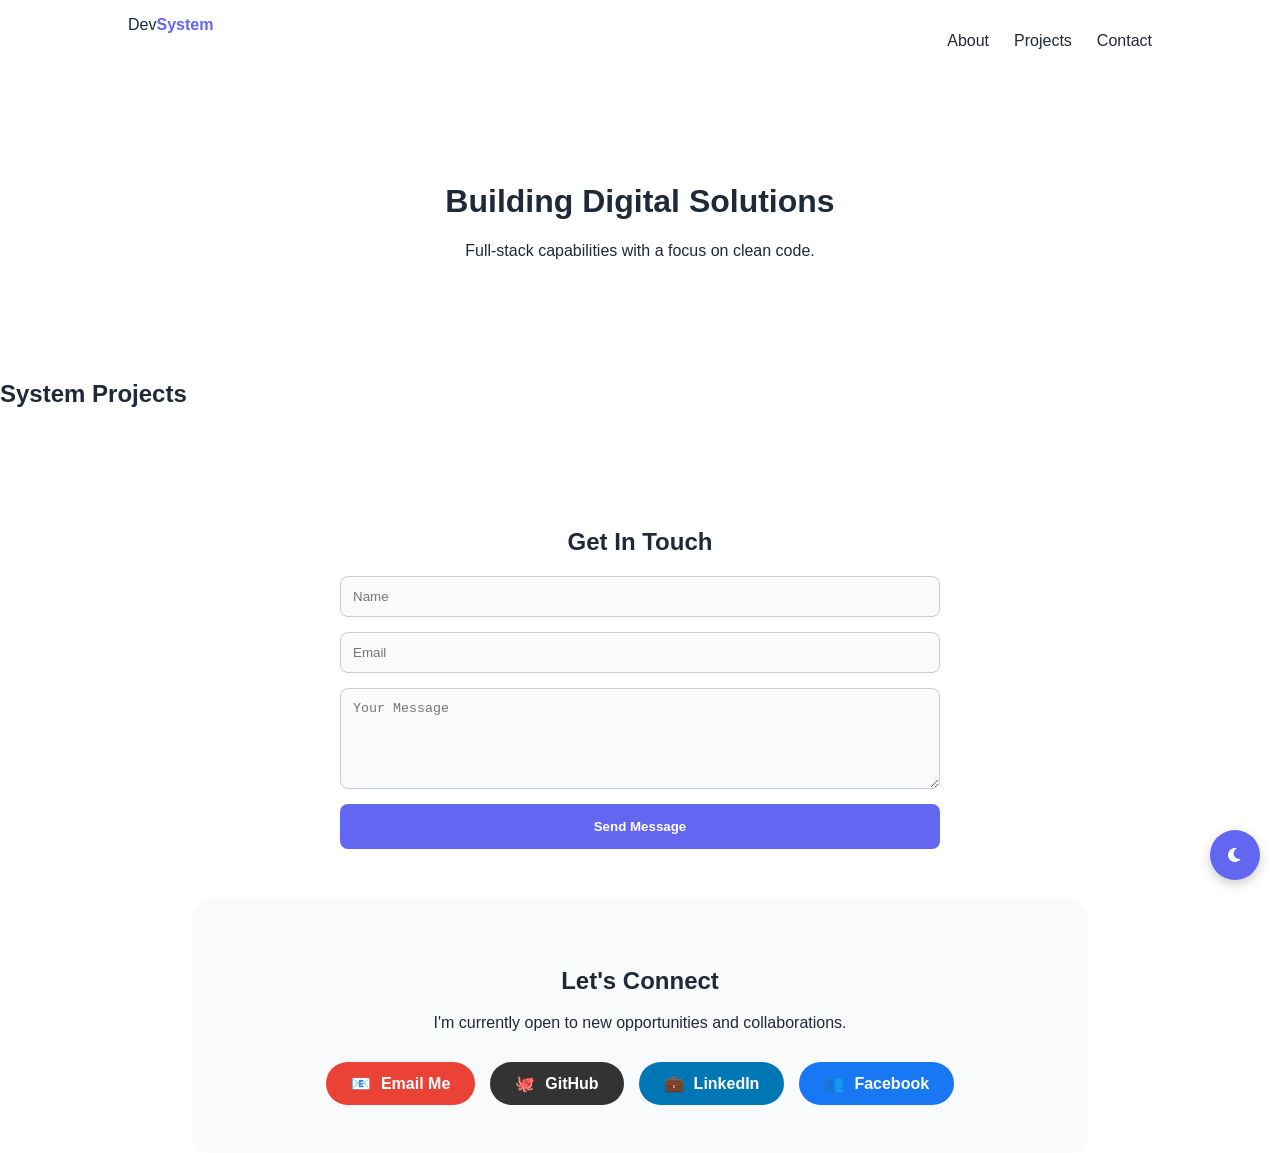
==== index.html @ 034852c2 "push" ====
<!DOCTYPE html>
<html lang="en">
<head>
    <meta charset="UTF-8">
    <meta name="viewport" content="width=device-width, initial-scale=1.0">
    <title>DevPortfolio | System</title>
    <link rel="stylesheet" href="style.css">
    <link rel="stylesheet" href="https://cdnjs.cloudflare.com/ajax/libs/font-awesome/6.0.0/css/all.min.css">
</head>
<body>
    <div id="themeToggle" class="floating-toggle">
        <i class="fas fa-moon"></i>
    </div>

    <nav>
        <div class="logo">Dev<span>System</span></div>
        <ul>
            <li><a href="#about">About</a></li>
            <li><a href="#projects">Projects</a></li>
            <li><a href="#contact" class="nav-contact">Contact</a></li>
        </ul>
    </nav>

    <header class="hero">
        <h1>Building <span class="highlight">Digital Solutions</span></h1>
        <p>Full-stack capabilities with a focus on clean code.</p>
        <div class="skills-chips" id="skillsContainer">
            </div>
    </header>

    <section id="projects">
        <h2>System Projects</h2>
        <div class="project-grid" id="projectGrid"></div>
    </section>

    <section id="contact">
        <div class="contact-container">
            <h2>Get In Touch</h2>
            <form id="contactForm">
                <input type="text" placeholder="Name" required>
                <input type="email" placeholder="Email" required>
                <textarea placeholder="Your Message" rows="5"></textarea>
                <button type="submit" class="btn">Send Message</button>
            </form>
        </div>
    </section>

    <section id="contact" class="container">
    <div class="contact-card">
        <h2>Let's Connect</h2>
        <p>I'm currently open to new opportunities and collaborations.</p>
        
        <div class="social-links">
            <a href="mailto:bugasiam@gmail.com" class="social-btn email">
                <span>📧</span> Email Me
            </a>

            <a href="https://github.com/yourusername" target="_blank" class="social-btn github">
                <span>🐙</span> GitHub
            </a>

            <a href="https://linkedin.com/in/yourusername" target="_blank" class="social-btn linkedin">
                <span>💼</span> LinkedIn
            </a>

            <a href="https://facebook.com/yourusername" target="_blank" class="social-btn facebook">
                <span>👥</span> Facebook
            </a>
        </div>
    </div>
</section>
    <script src="script.js"></script>
</body>
</html>
---- style.css ----
:root {
    --primary: #6366f1;
    --bg: #ffffff;
    --text: #1f2937;
    --card-bg: #f9fafb;
    --nav-bg: rgba(255, 255, 255, 0.8);
}

[data-theme='dark'] {
    --bg: #0f172a;
    --text: #f1f5f9;
    --card-bg: #1e293b;
    --nav-bg: rgba(15, 23, 42, 0.8);
}

body { font-family: 'Inter', sans-serif; background: var(--bg); color: var(--text); margin: 0; scroll-behavior: smooth; transition: 0.3s; }

/* Floating Toggle */
.floating-toggle {
    position: fixed; bottom: 20px; right: 20px;
    background: var(--primary); color: white;
    width: 50px; height: 50px; border-radius: 50%;
    display: flex; justify-content: center; align-items: center;
    cursor: pointer; z-index: 1000; box-shadow: 0 4px 12px rgba(0,0,0,0.2);
}

nav { position: sticky; top: 0; display: flex; justify-content: space-between; padding: 1rem 10%; background: var(--nav-bg); backdrop-filter: blur(10px); z-index: 100; }
.logo span { color: var(--primary); font-weight: bold; }
nav ul { list-style: none; display: flex; gap: 25px; align-items: center; }
nav a { text-decoration: none; color: var(--text); transition: 0.2s; }
nav a:hover { color: var(--primary); }

.hero { padding: 80px 10%; text-align: center; }
.skills-chips { display: flex; justify-content: center; gap: 10px; margin-top: 20px; flex-wrap: wrap; }
.chip { background: var(--card-bg); padding: 5px 15px; border-radius: 20px; border: 1px solid var(--primary); font-size: 0.9rem; }

.project-grid { display: grid; grid-template-columns: repeat(auto-fit, minmax(280px, 1fr)); gap: 25px; padding: 0 10% 50px; }
.card { background: var(--card-bg); padding: 25px; border-radius: 12px; transition: transform 0.3s; }
.card:hover { transform: translateY(-5px); }

.contact-container { max-width: 600px; margin: 50px auto; padding: 0 20px; text-align: center; }
#contactForm { display: flex; flex-direction: column; gap: 15px; }
input, textarea { padding: 12px; border-radius: 8px; border: 1px solid #ccc; background: var(--card-bg); color: var(--text); }
.btn { background: var(--primary); color: white; border: none; padding: 15px; border-radius: 8px; cursor: pointer; font-weight: bold; }

.social-links {
    display: flex;
    flex-wrap: wrap;
    gap: 15px;
    justify-content: center;
    margin-top: 30px;
}

.social-btn {
    text-decoration: none;
    padding: 12px 25px;
    border-radius: 50px;
    font-weight: bold;
    color: white;
    transition: transform 0.3s, box-shadow 0.3s;
    display: flex;
    align-items: center;
    gap: 10px;
}

.social-btn:hover {
    transform: translateY(-5px);
    box-shadow: 0 5px 15px rgba(0,0,0,0.2);
}

/* Specific Brand Colors */
.email { background-color: #ea4335; }      /* Google Red */
.github { background-color: #333; }         /* Dark Gray */
.linkedin { background-color: #0077b5; }   /* LinkedIn Blue */
.facebook { background-color: #1877f2; }   /* Facebook Blue */

.contact-card {
    text-align: center;
    max-width: 800px;
    margin: 0 auto;
    padding: 3rem;
    background: var(--card-bg);
    border-radius: 20px;
}
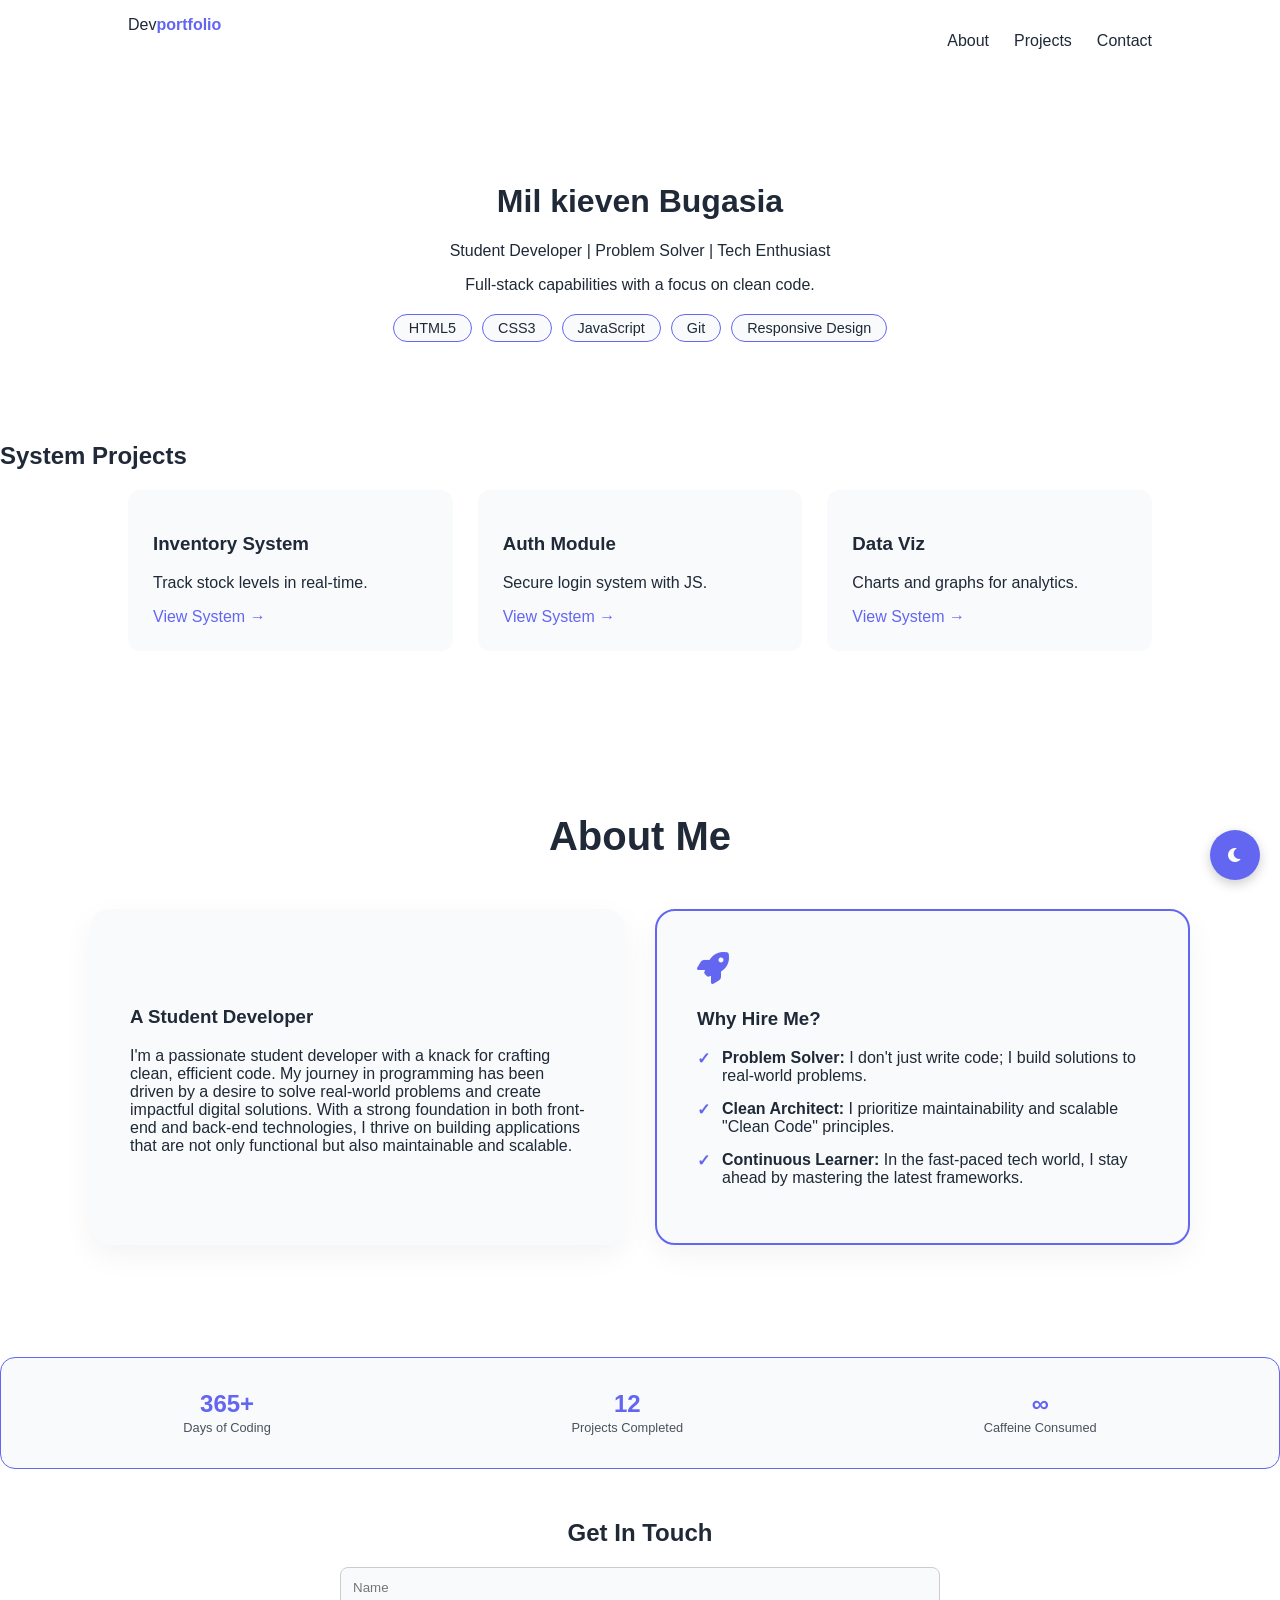
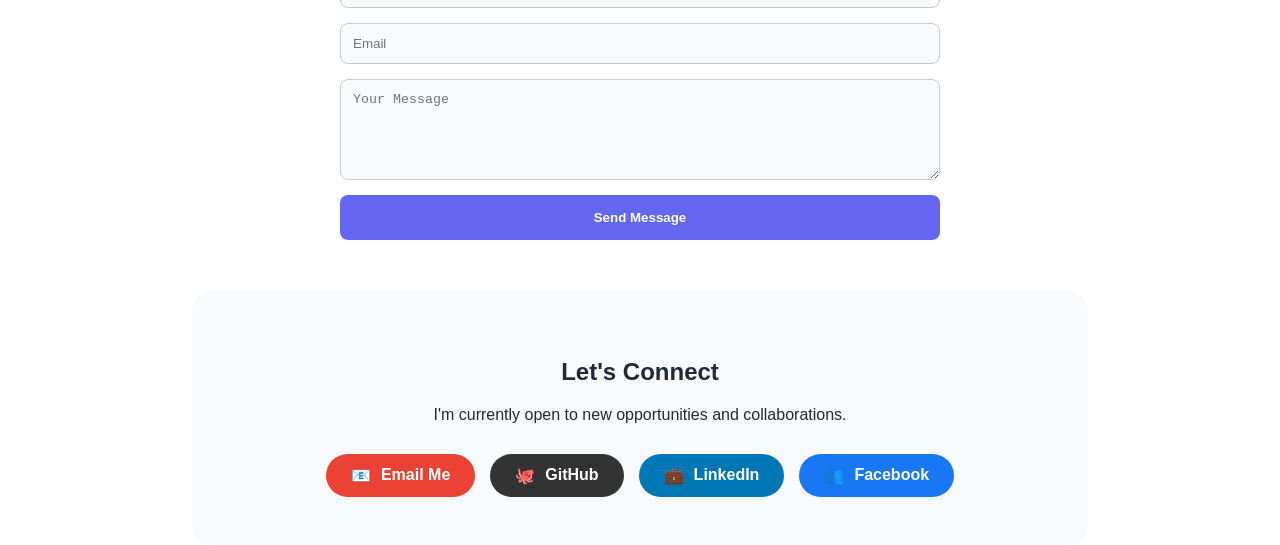
==== commit 712b80df: "push" ====
--- a/index.html
+++ b/index.html
@@ -3,7 +3,7 @@
 <head>
     <meta charset="UTF-8">
     <meta name="viewport" content="width=device-width, initial-scale=1.0">
-    <title>DevPortfolio | System</title>
+    <title>Portfolio | Home Page</title>
     <link rel="stylesheet" href="style.css">
     <link rel="stylesheet" href="https://cdnjs.cloudflare.com/ajax/libs/font-awesome/6.0.0/css/all.min.css">
 </head>
@@ -13,16 +13,17 @@
     </div>
 
     <nav>
-        <div class="logo">Dev<span>System</span></div>
+        <div class="logo">Dev<span>portfolio</span></div>
         <ul>
-            <li><a href="#about">About</a></li>
+            <li><a href="about.html">About</a></li>
             <li><a href="#projects">Projects</a></li>
             <li><a href="#contact" class="nav-contact">Contact</a></li>
         </ul>
     </nav>
 
     <header class="hero">
-        <h1>Building <span class="highlight">Digital Solutions</span></h1>
+        <h1>Mil kieven Bugasia</h1>
+        <p>Student Developer | Problem Solver | Tech Enthusiast</p>
         <p>Full-stack capabilities with a focus on clean code.</p>
         <div class="skills-chips" id="skillsContainer">
             </div>
@@ -32,7 +33,48 @@
         <h2>System Projects</h2>
         <div class="project-grid" id="projectGrid"></div>
     </section>
+    <section id="about">
+       <section id="about" class="about-section">
+    <div class="container">
+        <h2 class="section-title">About Me</h2>
+        
+        <div class="about-grid">
+            <div class="about-card">
+                <div class="icon-box"><i class="fas fa-user-code"></i></div>
+                <h3>A Student Developer</h3>
+                <p>
+I'm a passionate student developer with a knack for crafting clean, efficient code. My journey in programming has been driven by a desire to solve real-world problems and create impactful digital solutions. With a strong foundation in both front-end and back-end technologies, I thrive on building applications that are not only functional but also maintainable and scalable.
 
+                </p>
+            </div>
+
+            <div class="about-card highlight-card">
+                <div class="icon-box"><i class="fas fa-rocket"></i></div>
+                <h3>Why Hire Me?</h3>
+                <ul class="benefit-list">
+                    <li><strong>Problem Solver:</strong> I don't just write code; I build solutions to real-world problems.</li>
+                    <li><strong>Clean Architect:</strong> I prioritize maintainability and scalable "Clean Code" principles.</li>
+                    <li><strong>Continuous Learner:</strong> In the fast-paced tech world, I stay ahead by mastering the latest frameworks.</li>
+                </ul>
+            </div>
+        </div>
+    </div>
+</section>
+
+<div class="stats-bar">
+    <div class="stat-item">
+        <span class="stat-number" id="daysCoding">365+</span>
+        <span class="stat-label">Days of Coding</span>
+    </div>
+    <div class="stat-item">
+        <span class="stat-number">12</span>
+        <span class="stat-label">Projects Completed</span>
+    </div>
+    <div class="stat-item">
+        <span class="stat-number">∞</span>
+        <span class="stat-label">Caffeine Consumed</span>
+    </div>
+</div>
     <section id="contact">
         <div class="contact-container">
             <h2>Get In Touch</h2>
@@ -44,7 +86,7 @@
             </form>
         </div>
     </section>
-
+   
     <section id="contact" class="container">
     <div class="contact-card">
         <h2>Let's Connect</h2>
@@ -55,7 +97,7 @@
                 <span>📧</span> Email Me
             </a>
 
-            <a href="https://github.com/yourusername" target="_blank" class="social-btn github">
+            <a href="https://github.com/milky156" target="_blank" class="social-btn github">
                 <span>🐙</span> GitHub
             </a>
 
@@ -63,7 +105,7 @@
                 <span>💼</span> LinkedIn
             </a>
 
-            <a href="https://facebook.com/yourusername" target="_blank" class="social-btn facebook">
+            <a href="https://facebook.com/kievenmil.bugasia" target="_blank" class="social-btn facebook">
                 <span>👥</span> Facebook
             </a>
         </div>
--- a/style.css
+++ b/style.css
@@ -81,4 +81,202 @@
     padding: 3rem;
     background: var(--card-bg);
     border-radius: 20px;
+}
+
+.about-section {
+    padding: 80px 5%;
+    background-color: var(--bg); 
+}
+
+.section-title {
+    text-align: center;
+    margin-bottom: 50px;
+    font-size: 2.5rem;
+    position: relative;
+}
+
+.about-grid {
+    display: grid;
+    grid-template-columns: repeat(auto-fit, minmax(300px, 1fr));
+    gap: 30px;
+    max-width: 1100px;
+    margin: 0 auto;
+}
+
+.about-card {
+    background: var(--card-bg);
+    padding: 40px;
+    border-radius: 20px;
+    box-shadow: 0 10px 30px rgba(0,0,0,0.05);
+    transition: transform 0.3s ease;
+}
+
+.about-card:hover {
+    transform: translateY(-10px);
+}
+
+.highlight-card {
+    border: 2px solid var(--primary);
+}
+
+.icon-box {
+    font-size: 2rem;
+    color: var(--primary);
+    margin-bottom: 20px;
+}
+
+.benefit-list {
+    list-style: none;
+    padding: 0;
+}
+
+.benefit-list li {
+    margin-bottom: 15px;
+    padding-left: 25px;
+    position: relative;
+}
+
+.benefit-list li::before {
+    content: "✓";
+    position: absolute;
+    left: 0;
+    color: var(--primary);
+    font-weight: bold;
+}
+
+.stats-bar {
+    display: flex;
+    justify-content: space-around;
+    padding: 2rem;
+    background: var(--card-bg);
+    border-radius: 15px;
+    margin-top: 2rem;
+    border: 1px solid var(--primary);
+}
+.stat-item { text-align: center; }
+.stat-number { font-size: 1.5rem; font-weight: bold; color: var(--primary); display: block; }
+.stat-label { font-size: 0.8rem; opacity: 0.8; }
+
+
+.personal-hero {
+    text-align: center;
+    padding: 80px 20px;
+    background: linear-gradient(135deg, #6366f1 0%, #a855f7 100%);
+    color: white;
+}
+
+.personal-grid {
+    max-width: 800px;
+    margin: 40px auto;
+    padding: 0 20px;
+    line-height: 1.6;
+}
+
+.hobbies-wrapper {
+    padding: 60px 5%;
+    text-align: center;
+}
+
+.hobby-cards {
+    display: grid;
+    grid-template-columns: repeat(auto-fit, minmax(200px, 1fr));
+    gap: 20px;
+    margin-top: 30px;
+}
+
+.hobby-item {
+    background: var(--card-bg);
+    padding: 30px;
+    border-radius: 15px;
+    transition: 0.3s;
+    border-bottom: 4px solid var(--primary);
+}
+
+.hobby-item span {
+    font-size: 3rem;
+}
+
+.hobby-item:hover {
+    transform: scale(1.05);
+}
+
+.bio-card {
+    background: var(--card-bg);
+    padding: 40px;
+    border-radius: 20px;
+    box-shadow: 0 4px 15px rgba(109, 74, 74, 0.05);
+    border-left: 5px solid var(--primary); 
+}
+
+.bio-text p {
+    font-size: 1.1rem;
+    line-height: 1.8;
+    margin-bottom: 20px;
+}
+
+.location-badge {
+    display: inline-block;
+    padding: 8px 15px;
+    background: rgba(37, 99, 235, 0.1); 
+    color: var(--primary);
+    border-radius: 50px;
+    font-weight: 600;
+    font-size: 0.9rem;
+    margin-top: 10px;
+}
+
+.location-badge i {
+    margin-right: 8px;
+}
+
+/* 1. Fix: Ensure modal starts HIDDEN and covers everything */
+.modal-overlay {
+    display: none; 
+    position: fixed;
+    top: 0;
+    left: 0;
+    width: 100%;
+    height: 100%;
+    background: rgba(0, 0, 0, 0.9); /* Darker background */
+    z-index: 9999; /* Higher than everything else */
+    justify-content: center;
+    align-items: center;
+    padding: 20px;
+}
+
+/* 2. Fix: Ensure content stays inside the white box */
+.modal-content {
+    background: var(--card-bg);
+    color: var(--text);
+    padding: 30px;
+    border-radius: 15px;
+    width: 100%;
+    max-width: 600px; /* Limits width so it doesn't look stretched */
+    position: relative;
+    max-height: 90vh;
+    overflow-y: auto; /* Scroll inside if content is long */
+}
+
+/* 3. Fix: Images fitting */
+.swipe-container {
+    display: flex;
+    overflow-x: auto;
+    gap: 10px;
+    margin-top: 15px;
+    padding-bottom: 10px;
+}
+
+.swipe-img {
+    width: 100%; /* Force image to fit container width */
+    max-width: 100%; 
+    height: 200px;
+    object-fit: cover; /* Crops nicely instead of stretching */
+    border-radius: 8px;
+    flex: 0 0 100%; /* Shows one image at a time */
+}
+
+/* 4. Fix: Ensure categories are hidden by default */
+.game-category {
+    display: none;
+    margin-top: 20px;
 }
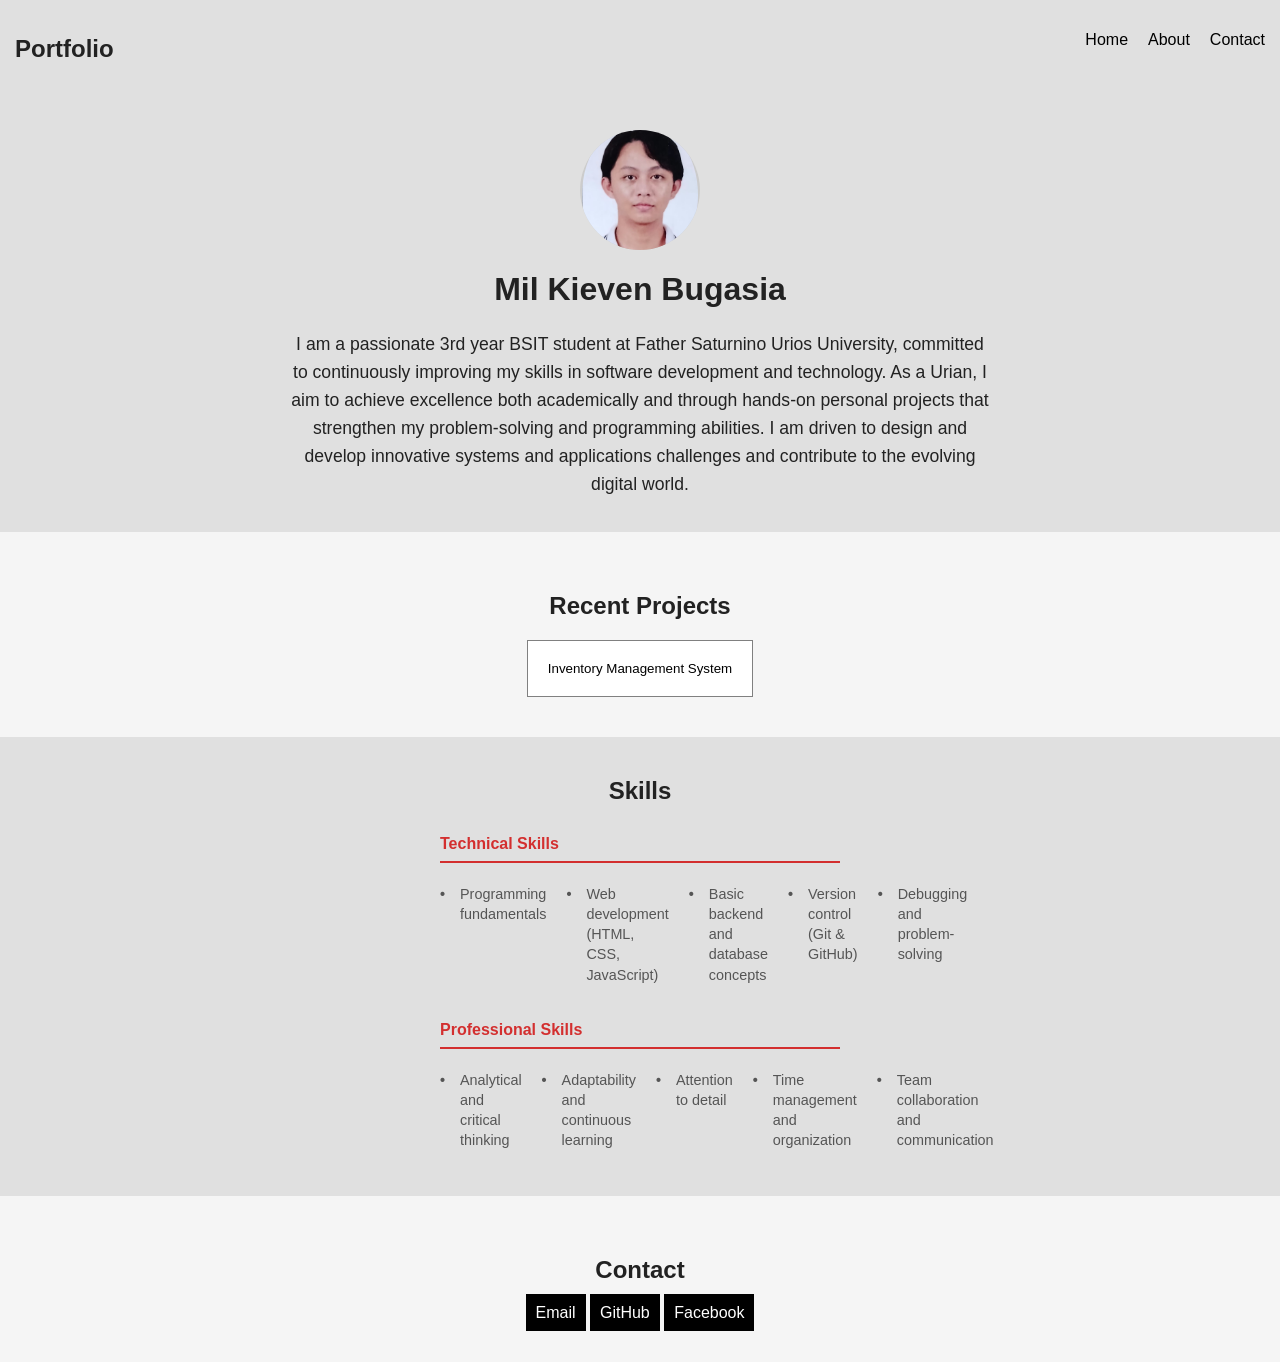
==== commit 1c309aad: "final output" ====
--- a/index.html
+++ b/index.html
@@ -1,116 +1,187 @@
 <!DOCTYPE html>
 <html lang="en">
 <head>
-    <meta charset="UTF-8">
-    <meta name="viewport" content="width=device-width, initial-scale=1.0">
-    <title>Portfolio | Home Page</title>
-    <link rel="stylesheet" href="style.css">
-    <link rel="stylesheet" href="https://cdnjs.cloudflare.com/ajax/libs/font-awesome/6.0.0/css/all.min.css">
+
+<meta charset="UTF-8">
+<meta name="viewport" content="width=device-width, initial-scale=1.0">
+
+<title>Portfolio | Mil Kieven Bugasia</title>
+
+<link rel="stylesheet" href="style.css">
+
 </head>
+
 <body>
-    <div id="themeToggle" class="floating-toggle">
-        <i class="fas fa-moon"></i>
-    </div>
 
-    <nav>
-        <div class="logo">Dev<span>portfolio</span></div>
-        <ul>
-            <li><a href="about.html">About</a></li>
-            <li><a href="#projects">Projects</a></li>
-            <li><a href="#contact" class="nav-contact">Contact</a></li>
-        </ul>
-    </nav>
 
-    <header class="hero">
-        <h1>Mil kieven Bugasia</h1>
-        <p>Student Developer | Problem Solver | Tech Enthusiast</p>
-        <p>Full-stack capabilities with a focus on clean code.</p>
-        <div class="skills-chips" id="skillsContainer">
-            </div>
-    </header>
+<nav>
 
-    <section id="projects">
-        <h2>System Projects</h2>
-        <div class="project-grid" id="projectGrid"></div>
-    </section>
-    <section id="about">
-       <section id="about" class="about-section">
-    <div class="container">
-        <h2 class="section-title">About Me</h2>
-        
-        <div class="about-grid">
-            <div class="about-card">
-                <div class="icon-box"><i class="fas fa-user-code"></i></div>
-                <h3>A Student Developer</h3>
-                <p>
-I'm a passionate student developer with a knack for crafting clean, efficient code. My journey in programming has been driven by a desire to solve real-world problems and create impactful digital solutions. With a strong foundation in both front-end and back-end technologies, I thrive on building applications that are not only functional but also maintainable and scalable.
+<h2>Portfolio</h2>
 
-                </p>
-            </div>
+<ul>
 
-            <div class="about-card highlight-card">
-                <div class="icon-box"><i class="fas fa-rocket"></i></div>
-                <h3>Why Hire Me?</h3>
-                <ul class="benefit-list">
-                    <li><strong>Problem Solver:</strong> I don't just write code; I build solutions to real-world problems.</li>
-                    <li><strong>Clean Architect:</strong> I prioritize maintainability and scalable "Clean Code" principles.</li>
-                    <li><strong>Continuous Learner:</strong> In the fast-paced tech world, I stay ahead by mastering the latest frameworks.</li>
-                </ul>
-            </div>
-        </div>
-    </div>
+<li><a href="index.html">Home</a></li>
+
+<li><a href="about.html">About</a></li>
+
+<li><a href="#contact">Contact</a></li>
+
+</ul>
+
+</nav>
+
+
+
+<header class="home-hero">
+	<div class="profile-image">
+		<img src="me.png" alt="Mil Kieven Bugasia" class="profile-img">
+	</div>
+	<h1>Mil Kieven Bugasia</h1>
+	<div class="hero-bio">
+    <p>I am a passionate 3rd year BSIT student at Father Saturnino Urios University, committed to continuously improving my skills in software development and technology. As a Urian, I aim to achieve excellence both academically and through hands-on personal projects that strengthen my problem-solving and programming abilities. I am driven to design and develop innovative systems and applications challenges and contribute to the evolving digital world.
+</p>
+	</div>
+</header>
+
+
+
+
+<section>
+
+
+<h2>Recent Projects</h2>
+
+
+<div class="project-container">
+
+
+<button class="project-card" onclick="openProject('inventory')">
+
+Inventory Management System
+
+</button>
+
+
+</div>
+
+
 </section>
 
-<div class="stats-bar">
-    <div class="stat-item">
-        <span class="stat-number" id="daysCoding">365+</span>
-        <span class="stat-label">Days of Coding</span>
-    </div>
-    <div class="stat-item">
-        <span class="stat-number">12</span>
-        <span class="stat-label">Projects Completed</span>
-    </div>
-    <div class="stat-item">
-        <span class="stat-number">∞</span>
-        <span class="stat-label">Caffeine Consumed</span>
-    </div>
+
+
+
+
+
+<div id="projectPopup" class="popup">
+
+
+<div class="popup-content">
+
+
+<button onclick="closeProject()" class="close-btn">Close</button>
+
+
+<div id="projectDetails"></div>
+
+
+<div id="imageSlider" class="image-slider">
+
+<div class="slider-container">
+
+<img src="Websystem1.png" alt="Project Image 1" class="slider-img">
+
+<img src="Websystem2.png" alt="Project Image 2" class="slider-img">
+
+<img src="Websystem3.png" alt="Project Image 3" class="slider-img">
+
 </div>
-    <section id="contact">
-        <div class="contact-container">
-            <h2>Get In Touch</h2>
-            <form id="contactForm">
-                <input type="text" placeholder="Name" required>
-                <input type="email" placeholder="Email" required>
-                <textarea placeholder="Your Message" rows="5"></textarea>
-                <button type="submit" class="btn">Send Message</button>
-            </form>
-        </div>
-    </section>
-   
-    <section id="contact" class="container">
-    <div class="contact-card">
-        <h2>Let's Connect</h2>
-        <p>I'm currently open to new opportunities and collaborations.</p>
-        
-        <div class="social-links">
-            <a href="mailto:bugasiam@gmail.com" class="social-btn email">
-                <span>📧</span> Email Me
-            </a>
 
-            <a href="https://github.com/milky156" target="_blank" class="social-btn github">
-                <span>🐙</span> GitHub
-            </a>
+<button class="slider-btn prev" onclick="prevImage()">❮</button>
 
-            <a href="https://linkedin.com/in/yourusername" target="_blank" class="social-btn linkedin">
-                <span>💼</span> LinkedIn
-            </a>
+<button class="slider-btn next" onclick="nextImage()">❯</button>
 
-            <a href="https://facebook.com/kievenmil.bugasia" target="_blank" class="social-btn facebook">
-                <span>👥</span> Facebook
-            </a>
-        </div>
-    </div>
+</div>
+
+
+</div>
+
+
+</div>
+
+
+
+
+<section id="skills">
+
+<h2>Skills</h2>
+
+<div class="skills-container">
+
+<div class="skills-card">
+
+<h3>Technical Skills</h3>
+
+<ul>
+
+<li>Programming fundamentals</li>
+
+<li>Web development (HTML, CSS, JavaScript)</li>
+
+<li>Basic backend and database concepts</li>
+
+<li>Version control (Git & GitHub)</li>
+
+<li>Debugging and problem-solving</li>
+
+</ul>
+
+</div>
+
+<div class="skills-card">
+
+<h3>Professional Skills</h3>
+
+<ul>
+
+<li>Analytical and critical thinking</li>
+
+<li>Adaptability and continuous learning</li>
+
+<li>Attention to detail</li>
+
+<li>Time management and organization</li>
+
+<li>Team collaboration and communication</li>
+
+</ul>
+
+</div>
+
+</div>
+
 </section>
-    <script src="script.js"></script>
+
+
+
+
+<section id="contact">
+
+<h2>Contact</h2>
+
+
+<a href="mailto:mil.bugasia@urios.edu.ph.com" class="btn">Email</a>
+
+<a href="https://github.com/milky156" class="btn" target="_blank">GitHub</a>
+
+<a href="https://facebook.com/kievenmil.bugasia/" class="btn" target="_blank">Facebook</a>
+
+
+</section>
+
+
+
+<script src="script.js"></script>
+
+
 </body>
 </html>
--- a/style.css
+++ b/style.css
@@ -1,282 +1,683 @@
-:root {
-    --primary: #6366f1;
-    --bg: #ffffff;
-    --text: #1f2937;
-    --card-bg: #f9fafb;
-    --nav-bg: rgba(255, 255, 255, 0.8);
-}
-
-[data-theme='dark'] {
-    --bg: #0f172a;
-    --text: #f1f5f9;
-    --card-bg: #1e293b;
-    --nav-bg: rgba(15, 23, 42, 0.8);
-}
-
-body { font-family: 'Inter', sans-serif; background: var(--bg); color: var(--text); margin: 0; scroll-behavior: smooth; transition: 0.3s; }
-
-/* Floating Toggle */
-.floating-toggle {
-    position: fixed; bottom: 20px; right: 20px;
-    background: var(--primary); color: white;
-    width: 50px; height: 50px; border-radius: 50%;
-    display: flex; justify-content: center; align-items: center;
-    cursor: pointer; z-index: 1000; box-shadow: 0 4px 12px rgba(0,0,0,0.2);
-}
-
-nav { position: sticky; top: 0; display: flex; justify-content: space-between; padding: 1rem 10%; background: var(--nav-bg); backdrop-filter: blur(10px); z-index: 100; }
-.logo span { color: var(--primary); font-weight: bold; }
-nav ul { list-style: none; display: flex; gap: 25px; align-items: center; }
-nav a { text-decoration: none; color: var(--text); transition: 0.2s; }
-nav a:hover { color: var(--primary); }
-
-.hero { padding: 80px 10%; text-align: center; }
-.skills-chips { display: flex; justify-content: center; gap: 10px; margin-top: 20px; flex-wrap: wrap; }
-.chip { background: var(--card-bg); padding: 5px 15px; border-radius: 20px; border: 1px solid var(--primary); font-size: 0.9rem; }
-
-.project-grid { display: grid; grid-template-columns: repeat(auto-fit, minmax(280px, 1fr)); gap: 25px; padding: 0 10% 50px; }
-.card { background: var(--card-bg); padding: 25px; border-radius: 12px; transition: transform 0.3s; }
-.card:hover { transform: translateY(-5px); }
-
-.contact-container { max-width: 600px; margin: 50px auto; padding: 0 20px; text-align: center; }
-#contactForm { display: flex; flex-direction: column; gap: 15px; }
-input, textarea { padding: 12px; border-radius: 8px; border: 1px solid #ccc; background: var(--card-bg); color: var(--text); }
-.btn { background: var(--primary); color: white; border: none; padding: 15px; border-radius: 8px; cursor: pointer; font-weight: bold; }
-
-.social-links {
-    display: flex;
-    flex-wrap: wrap;
-    gap: 15px;
-    justify-content: center;
-    margin-top: 30px;
-}
-
-.social-btn {
-    text-decoration: none;
-    padding: 12px 25px;
-    border-radius: 50px;
-    font-weight: bold;
-    color: white;
-    transition: transform 0.3s, box-shadow 0.3s;
-    display: flex;
-    align-items: center;
-    gap: 10px;
-}
-
-.social-btn:hover {
-    transform: translateY(-5px);
-    box-shadow: 0 5px 15px rgba(0,0,0,0.2);
-}
-
-/* Specific Brand Colors */
-.email { background-color: #ea4335; }      /* Google Red */
-.github { background-color: #333; }         /* Dark Gray */
-.linkedin { background-color: #0077b5; }   /* LinkedIn Blue */
-.facebook { background-color: #1877f2; }   /* Facebook Blue */
-
-.contact-card {
-    text-align: center;
-    max-width: 800px;
-    margin: 0 auto;
-    padding: 3rem;
-    background: var(--card-bg);
-    border-radius: 20px;
-}
-
-.about-section {
-    padding: 80px 5%;
-    background-color: var(--bg); 
-}
-
-.section-title {
-    text-align: center;
-    margin-bottom: 50px;
-    font-size: 2.5rem;
-    position: relative;
-}
-
-.about-grid {
-    display: grid;
-    grid-template-columns: repeat(auto-fit, minmax(300px, 1fr));
-    gap: 30px;
-    max-width: 1100px;
-    margin: 0 auto;
-}
-
-.about-card {
-    background: var(--card-bg);
-    padding: 40px;
-    border-radius: 20px;
-    box-shadow: 0 10px 30px rgba(0,0,0,0.05);
-    transition: transform 0.3s ease;
-}
-
-.about-card:hover {
-    transform: translateY(-10px);
-}
-
-.highlight-card {
-    border: 2px solid var(--primary);
-}
-
-.icon-box {
-    font-size: 2rem;
-    color: var(--primary);
-    margin-bottom: 20px;
-}
-
-.benefit-list {
-    list-style: none;
-    padding: 0;
-}
-
-.benefit-list li {
-    margin-bottom: 15px;
-    padding-left: 25px;
-    position: relative;
-}
-
-.benefit-list li::before {
-    content: "✓";
-    position: absolute;
-    left: 0;
-    color: var(--primary);
-    font-weight: bold;
-}
-
-.stats-bar {
-    display: flex;
-    justify-content: space-around;
-    padding: 2rem;
-    background: var(--card-bg);
-    border-radius: 15px;
-    margin-top: 2rem;
-    border: 1px solid var(--primary);
-}
-.stat-item { text-align: center; }
-.stat-number { font-size: 1.5rem; font-weight: bold; color: var(--primary); display: block; }
-.stat-label { font-size: 0.8rem; opacity: 0.8; }
-
+.home-hero {
+	background: #e0e0e0;
+	color: #222;
+	padding: 32px 0 16px 0;
+	text-align: center;
+}
+.home-hero .hero-img-placeholder {
+	width: 120px;
+	height: 120px;
+	margin: 0 auto 16px auto;
+	border-radius: 50%;
+	background: #ccc;
+	display: flex;
+	align-items: center;
+	justify-content: center;
+	overflow: hidden;
+}
+.home-hero .hero-img {
+	width: 100%;
+	height: 100%;
+	object-fit: cover;
+	border-radius: 50%;
+}
+.home-hero .hero-bio {
+	margin-top: 16px;
+	font-size: 1.1rem;
+	color: #222;
+}
+body {
+	background: #f5f5f5;
+	color: #222;
+	font-family: Arial, sans-serif;
+	margin: 0;
+	padding: 0;
+}
+
+.simple-header {
+	background: #222;
+	color: #f5f5f5;
+	padding: 16px 0;
+	text-align: center;
+}
+.logo {
+	font-size: 2rem;
+	font-weight: bold;
+	color: #f5f5f5;
+}
+.simple-header nav a {
+	color: #f5f5f5;
+	text-decoration: none;
+	margin: 0 8px;
+	font-size: 1rem;
+}
+.simple-header nav a:hover {
+	color: #ccc;
+}
 
 .personal-hero {
-    text-align: center;
-    padding: 80px 20px;
-    background: linear-gradient(135deg, #6366f1 0%, #a855f7 100%);
-    color: white;
-}
-
-.personal-grid {
-    max-width: 800px;
-    margin: 40px auto;
-    padding: 0 20px;
-    line-height: 1.6;
-}
-
-.hobbies-wrapper {
-    padding: 60px 5%;
-    text-align: center;
-}
-
+	background: #e0e0e0;
+	color: #222;
+	padding: 32px 0 16px 0;
+	text-align: center;
+}
+.profile-image {
+	width: 120px;
+	height: 120px;
+	margin: 0 auto 16px auto;
+	border-radius: 50%;
+	background: #ccc;
+	display: flex;
+	align-items: center;
+	justify-content: center;
+	overflow: hidden;
+}
+.profile-img {
+	width: 100%;
+	height: 100%;
+	object-fit: cover;
+	border-radius: 50%;
+}
+.hero-bio {
+	margin-top: 16px;
+	font-size: 1.1rem;
+	color: #222;
+	max-width: 700px;
+	margin-left: auto;
+	margin-right: auto;
+	text-align: center;
+	line-height: 1.6;
+	padding: 0 20px;
+}
+
+.container {
+	max-width: 900px;
+	margin: 0 auto;
+	padding: 24px;
+
+}
 .hobby-cards {
-    display: grid;
-    grid-template-columns: repeat(auto-fit, minmax(200px, 1fr));
-    gap: 20px;
-    margin-top: 30px;
-}
-
+	display: flex;
+	gap: 16px;
+	justify-content: center;
+	margin-top: 16px;
+}
 .hobby-item {
-    background: var(--card-bg);
-    padding: 30px;
-    border-radius: 15px;
-    transition: 0.3s;
-    border-bottom: 4px solid var(--primary);
-}
-
-.hobby-item span {
-    font-size: 3rem;
-}
-
+	flex: 1;
+	text-align: center;
+	border: 1px solid #ccc;
+	border-radius: 8px;
+	background: #f5f5f5;
+	color: #222;
+	padding: 16px;
+	cursor: pointer;
+	transition: background-color 0.3s ease;
+}
 .hobby-item:hover {
-    transform: scale(1.05);
-}
-
-.bio-card {
-    background: var(--card-bg);
-    padding: 40px;
-    border-radius: 20px;
-    box-shadow: 0 4px 15px rgba(109, 74, 74, 0.05);
-    border-left: 5px solid var(--primary); 
-}
-
-.bio-text p {
-    font-size: 1.1rem;
-    line-height: 1.8;
-    margin-bottom: 20px;
-}
-
-.location-badge {
-    display: inline-block;
-    padding: 8px 15px;
-    background: rgba(37, 99, 235, 0.1); 
-    color: var(--primary);
-    border-radius: 50px;
-    font-weight: 600;
-    font-size: 0.9rem;
-    margin-top: 10px;
-}
-
-.location-badge i {
-    margin-right: 8px;
-}
-
-/* 1. Fix: Ensure modal starts HIDDEN and covers everything */
+	background: #999;
+	color: #fff;
+	border-color: #999;
+}
+
 .modal-overlay {
-    display: none; 
-    position: fixed;
-    top: 0;
-    left: 0;
-    width: 100%;
-    height: 100%;
-    background: rgba(0, 0, 0, 0.9); /* Darker background */
-    z-index: 9999; /* Higher than everything else */
-    justify-content: center;
-    align-items: center;
-    padding: 20px;
-}
-
-/* 2. Fix: Ensure content stays inside the white box */
+	position: fixed;
+	top: 0;
+	left: 0;
+	width: 100vw;
+	height: 100vh;
+	background: rgba(34,34,34,0.7);
+	display: flex;
+	align-items: center;
+	justify-content: center;
+	z-index: 1000;
+}
 .modal-content {
-    background: var(--card-bg);
-    color: var(--text);
-    padding: 30px;
-    border-radius: 15px;
-    width: 100%;
-    max-width: 600px; /* Limits width so it doesn't look stretched */
-    position: relative;
-    max-height: 90vh;
-    overflow-y: auto; /* Scroll inside if content is long */
-}
-
-/* 3. Fix: Images fitting */
-.swipe-container {
-    display: flex;
-    overflow-x: auto;
-    gap: 10px;
-    margin-top: 15px;
-    padding-bottom: 10px;
-}
-
-.swipe-img {
-    width: 100%; /* Force image to fit container width */
-    max-width: 100%; 
-    height: 200px;
-    object-fit: cover; /* Crops nicely instead of stretching */
-    border-radius: 8px;
-    flex: 0 0 100%; /* Shows one image at a time */
-}
-
-/* 4. Fix: Ensure categories are hidden by default */
-.game-category {
-    display: none;
-    margin-top: 20px;
+	background: #fff;
+	color: #222;
+	padding: 32px 24px;
+	border-radius: 8px;
+	min-width: 320px;
+	max-width: 600px;
+	box-shadow: 0 2px 16px #222;
+	position: relative;
+}
+.close-btn {
+	position: absolute;
+	top: 8px;
+	right: 10px;
+	background: #d32f2f;
+	color: #fff;
+	border: none;
+	width: 60px;
+	height: 60px;
+	border-radius: 6px;
+	font-size: 0.9rem;
+	font-weight: bold;
+	cursor: pointer;
+	display: flex;
+	align-items: center;
+	justify-content: center;
+	padding: 0;
+}
+.close-btn:hover {
+	background: #b71c1c;
+}
+.modal-group {
+	margin-bottom: 16px;
+	display: flex;
+	gap: 8px;
+	flex-wrap: wrap;
+	justify-content: center;
+}
+.modal-group-title {
+	font-weight: bold;
+	margin-bottom: 8px;
+	width: 100%;
+	text-align: left;
+}
+.modal-img {
+	width: 90px;
+	height: 90px;
+	object-fit: cover;
+	border-radius: 8px;
+	background: #ccc;
+	border: 1px solid #222;
+}
+/* Simple button hover styles */
+.simple-btn {
+	background: #f5f5f5;
+	color: #222;
+	border: 1px solid #ccc;
+	padding: 12px 24px;
+	margin: 8px;
+	cursor: pointer;
+	transition: none;
+}
+.simple-btn:hover {
+	background: #222;
+	color: #f5f5f5;
+	border-color: #222;
+}
+body{
+
+background:#f5f5f5;
+
+color:#222;
+
+font-family:Arial;
+
+margin:0;
+
+}
+
+
+
+nav{
+
+background:#e0e0e0;
+
+padding:15px;
+
+display:flex;
+
+justify-content:space-between;
+
+}
+
+
+
+ul{
+
+display:flex;
+
+gap:20px;
+
+list-style:none;
+
+}
+
+
+
+a{
+
+text-decoration:none;
+
+color:black;
+
+}
+
+
+
+header{
+
+text-align:center;
+
+padding:40px;
+
+}
+
+
+
+.profile-img{
+
+width:150px;
+
+height:150px;
+
+object-fit:cover;
+
+border-radius:50%;
+
+margin-top:20px;
+
+}
+
+
+
+section{
+
+padding:40px;
+
+text-align:center;
+
+}
+
+
+
+.project-container{
+
+display:flex;
+
+justify-content:center;
+
+gap:20px;
+
+}
+
+
+
+.project-card{
+
+padding:20px;
+
+border:1px solid gray;
+
+background:white;
+
+cursor:pointer;
+
+}
+
+
+
+.project-card:hover{
+
+background:gray;
+
+color:white;
+
+}
+
+
+
+.btn{
+
+padding:10px;
+
+background:black;
+
+color:white;
+
+border:none;
+
+cursor:pointer;
+
+}
+
+
+
+.btn:hover{
+
+background:gray;
+
+}
+
+
+
+.popup{
+
+display:none;
+
+position:fixed;
+
+top:0;
+
+left:0;
+
+width:100%;
+
+height:100%;
+
+background:rgba(0,0,0,0.5);
+
+align-items:center;
+
+justify-content:center;
+
+z-index:1000;
+
+}
+
+.popup[style*="display: block"] {
+
+	display:flex !important;
+
+}
+
+
+
+.popup-content{
+
+background:white;
+
+padding:30px;
+
+margin:0;
+
+max-width:700px;
+
+max-height:90vh;
+
+border-radius:8px;
+
+box-shadow:0 4px 20px rgba(0,0,0,0.3);
+
+position:relative;
+
+overflow-y:auto;
+
+}
+
+
+
+.close-btn{
+
+position:absolute;
+
+top:12px;
+
+right:12px;
+
+background:#d32f2f;
+
+color:white;
+
+border:none;
+
+width:50px;
+
+height:50px;
+
+border-radius:6px;
+
+font-size:0.9rem;
+
+font-weight:bold;
+
+cursor:pointer;
+
+display:flex;
+
+align-items:center;
+
+justify-content:center;
+
+padding:0;
+
+z-index:10;
+
+}
+
+
+
+.close-btn:hover{
+
+background:#b71c1c;
+
+}
+
+
+
+img{
+
+width:200px;
+
+margin:10px;
+
+}
+
+
+
+.image-slider{
+
+margin-top:30px;
+
+position:relative;
+
+width:100%;
+
+}
+
+
+
+.slider-container{
+
+display:flex;
+
+overflow:hidden;
+
+border-radius:8px;
+
+background:#f5f5f5;
+
+}
+
+
+
+.slider-img{
+
+width:100%;
+
+height:350px;
+
+object-fit:contain;
+
+flex-shrink:0;
+
+transition:transform 0.3s ease;
+
+background:#fff;
+
+}
+
+
+
+.slider-btn{
+
+position:absolute;
+
+top:50%;
+
+transform:translateY(-50%);
+
+background:rgba(34,34,34,0.7);
+
+color:white;
+
+border:none;
+
+width:40px;
+
+height:40px;
+
+border-radius:4px;
+
+cursor:pointer;
+
+font-size:1.2rem;
+
+display:flex;
+
+align-items:center;
+
+justify-content:center;
+
+z-index:5;
+
+}
+
+
+
+.slider-btn:hover{
+
+background:rgba(34,34,34,0.9);
+
+}
+
+
+
+.slider-btn.prev{
+
+left:10px;
+
+}
+
+
+
+.slider-btn.next{
+
+right:10px;
+
+}
+
+
+
+#skills{
+
+background:#e0e0e0;
+
+padding:40px 20px;
+
+text-align:center;
+
+}
+
+#skills h2{
+
+color:#222;
+
+margin:0 0 30px 0;
+
+}
+
+.skills-container{
+
+display:flex;
+
+flex-direction:column;
+
+align-items:center;
+
+max-width:600px;
+
+margin:0 auto;
+
+gap:30px;
+
+}
+
+
+
+.skills-card{
+
+background:transparent;
+
+border:none;
+
+border-radius:0;
+
+padding:0;
+
+box-shadow:none;
+
+text-align:left;
+
+width:100%;
+
+max-width:400px;
+
+box-sizing:border-box;
+
+}
+
+.skills-card h3{
+
+margin:0 0 15px 0;
+
+color:#d32f2f;
+
+font-size:1rem;
+
+font-weight:bold;
+
+border-bottom:2px solid #d32f2f;
+
+padding-bottom:8px;
+
+text-align:left;
+
+}
+
+
+
+.skills-card ul{
+
+list-style:none;
+
+padding:0;
+
+margin:0;
+
+}
+
+
+
+.skills-card li{
+
+padding:6px 0 6px 20px;
+
+color:#555;
+
+font-size:0.9rem;
+
+line-height:1.4;
+
+text-align:left;
+
+position:relative;
+
+}
+
+.skills-card li:before{
+
+content:"•";
+
+color: #555;
+
+font-weight:bold;
+
+position:absolute;
+
+left:0;
+
 }
